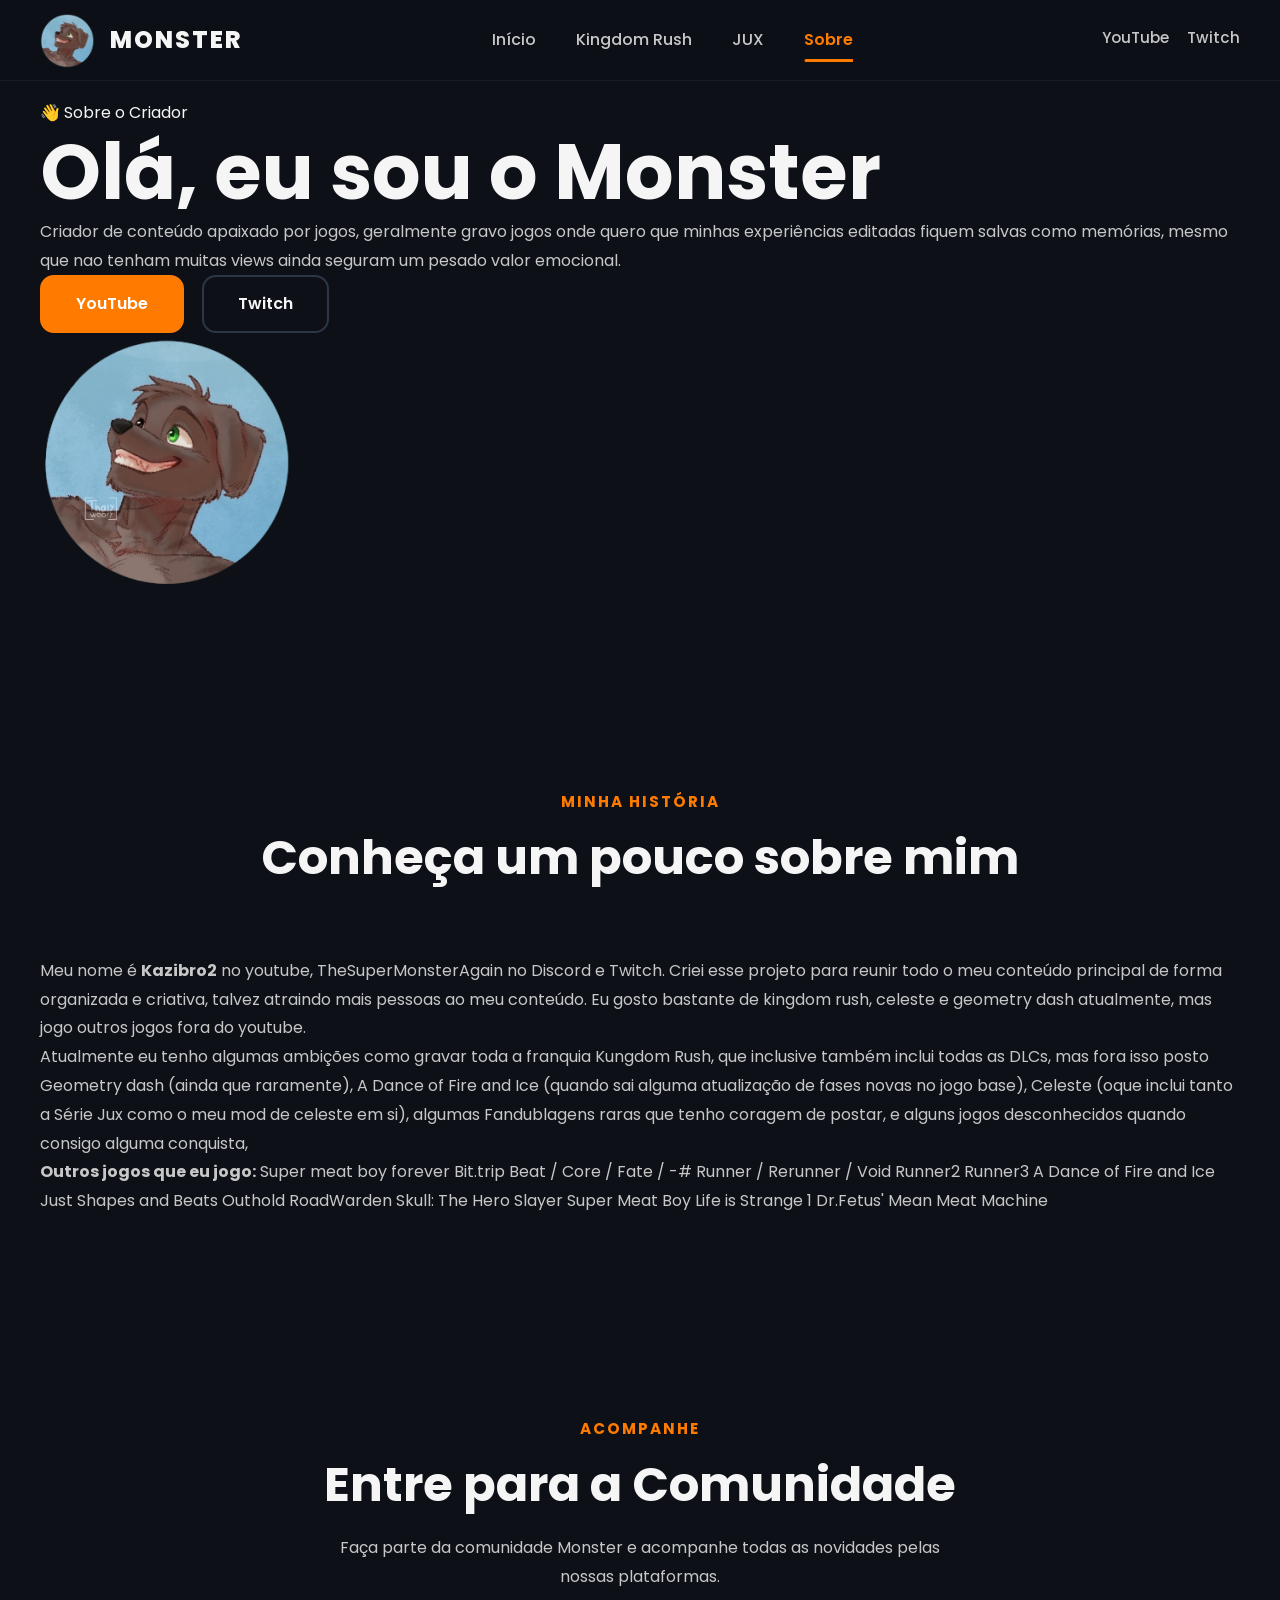
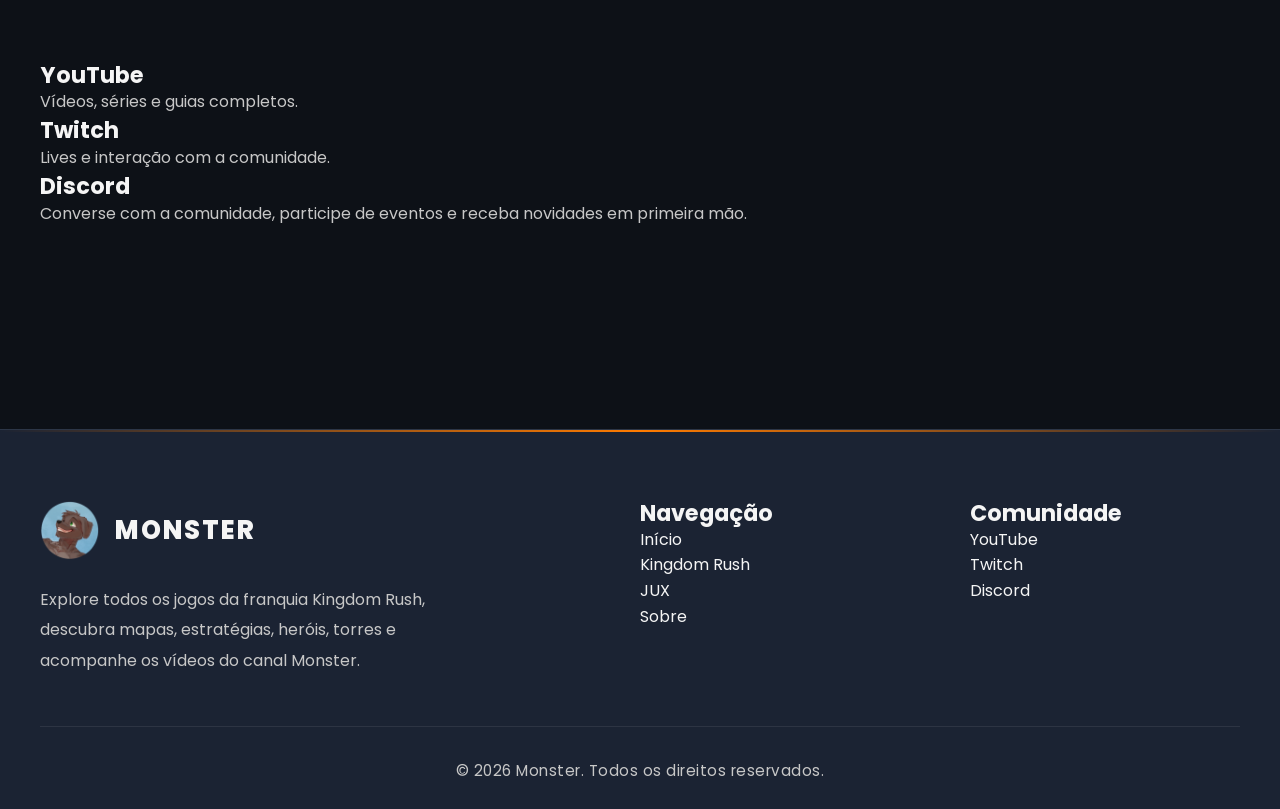
==== about.html @ 659d8c1d "Site Atualizado" ====
<!DOCTYPE html>
<html lang="pt-BR">

<head>

    <meta charset="UTF-8">

    <meta
        name="viewport"
        content="width=device-width, initial-scale=1.0">

    <meta
        name="description"
        content="Conheça o criador do canal Monster, sua trajetória, projetos e conteúdos produzidos para a comunidade.">

    <meta
        name="keywords"
        content="Monster, Sobre, Kingdom Rush, JUX, YouTube">

    <meta
        name="author"
        content="Monster">

    <meta
        name="theme-color"
        content="#0B1120">

    <title>Sobre | Monster</title>

    <link
         rel="icon"
        href="./assets/logo/LOGO  CIMA.webp"
        type="image/png">

    <!-- Google Fonts -->

    <link
        rel="preconnect"
        href="https://fonts.googleapis.com">

    <link
        rel="preconnect"
        href="https://fonts.gstatic.com"
        crossorigin>

    <link
        href="https://fonts.googleapis.com/css2?family=Poppins:wght@300;400;500;600;700;800&display=swap"
        rel="stylesheet">

    <!-- CSS -->

    <link
        rel="stylesheet"
        href="./css/global/style.css">

    <link
        rel="stylesheet"
        href="./css/global/header.css">

    <link
        rel="stylesheet"
        href="./css/global/footer.css">

    <link
        rel="stylesheet"
        href="./css/global/responsive.css">

    <link
        rel="stylesheet"
        href="./css/about/about.css">

</head>

<body>

    <header class="header">

        <div class="container header-container">

            <!-- Logo -->

            <a
                href="index.html"
                class="logo">

                <img
                    src="./assets/logo/Monster Logo.webp"
                    alt="Monster Logo">

                <span>

                    MONSTER

                </span>

            </a>

            <!-- Navegação -->

            <nav class="navbar">

                <ul class="nav-menu">

                    <li>

                        <a href="index.html">

                            Início

                        </a>

                    </li>

                    <li>

                        <a href="kingdom.html">

                            Kingdom Rush

                        </a>

                    </li>

                    <li>

                        <a href="jux.html">

                            JUX

                        </a>

                    </li>

                    <li>

                        <a
                            href="about.html"
                            class="active">

                            Sobre

                        </a>

                    </li>

                </ul>

            </nav>

            <!-- Redes Sociais -->

            <div class="header-social">

                <a
                    href="https://www.youtube.com/@kazibro2"
                    target="_blank"
                    rel="noopener noreferrer">

                    YouTube

                </a>

                <a
                    href="https://www.twitch.tv/thesupermonsteragain"
                    target="_blank"
                    rel="noopener noreferrer">

                    Twitch

                </a>

            </div>

            <!-- Menu Mobile -->

            <button
                class="menu-toggle"
                id="menu-toggle"
                aria-label="Abrir Menu">

                ☰

            </button>

        </div>

    </header>

    <main>

    <!-- ==========================================
                    HERO ABOUT
    =========================================== -->

    <section class="about-hero">

        <div class="container">

            <div class="about-hero-content">

                <span class="hero-badge">

                    👋 Sobre o Criador

                </span>

                <h1>

                    Olá, eu sou o
                    <span>Monster</span>

                </h1>

                <p>

                Criador de conteúdo apaixado por jogos, 
                geralmente gravo jogos onde quero que minhas experiências editadas fiquem salvas como memórias,
                 mesmo que nao tenham muitas views ainda seguram um pesado valor emocional.

                </p>

                <div class="hero-buttons">

                    <a
                        href="https://www.youtube.com/@kazibro2"
                        target="_blank"
                        class="btn btn-primary">

                        YouTube

                    </a>

                    <a
                        href="https://www.twitch.tv/thesupermonsteragain"
                        target="_blank"
                        class="btn btn-secondary">

                        Twitch

                    </a>

                </div>

            </div>

            <div class="about-hero-image">

                <img

                  src="./assets/logo/Monster Logo.webp"

                    alt="Monster">

            </div>

        </div>

    </section>

    <!-- ==========================================
                    SOBRE MIM
    =========================================== -->

    <section class="about-me" id="about">

        <div class="container">

            <div class="section-title">

                <span>

                    Minha História

                </span>

                <h2>

                    Conheça um pouco sobre mim

                </h2>

            </div>

            <div class="about-me-content">

                <div class="about-text">

                    <p>

                        Meu nome é <strong>Kazibro2</strong> no youtube, TheSuperMonsterAgain no Discord e Twitch.
                         Criei esse projeto para reunir todo o meu conteúdo principal de forma organizada e criativa,
                          talvez atraindo mais pessoas ao meu conteúdo. 
                          Eu gosto bastante de kingdom rush, celeste e geometry dash atualmente, mas jogo 
                          outros jogos fora do youtube.

                    </p>

                    <p>

                        Atualmente eu tenho algumas ambições como gravar toda a franquia Kungdom Rush,
                         que inclusive também inclui todas as DLCs, mas fora isso posto Geometry dash 
                         (ainda que raramente), A Dance of Fire and Ice 
                         (quando sai alguma atualização de fases novas no jogo base), Celeste 
                         (oque inclui tanto a Série Jux como o meu mod de celeste em si), 
                         algumas Fandublagens raras que tenho coragem de postar, 
                        e alguns jogos desconhecidos quando consigo alguma conquista,

                    </p>

                    <p>

                     <strong>Outros jogos que eu jogo:</strong>
                    Super meat boy forever
                    Bit.trip Beat / Core / Fate / -# Runner / Rerunner / Void
                    Runner2
                    Runner3
                    A Dance of Fire and Ice
                    Just Shapes and Beats
                    Outhold
                    RoadWarden
                    Skull: The Hero Slayer
                    Super Meat Boy
                    Life is Strange 1
                    Dr.Fetus' Mean Meat Machine

                    </p>

                </div>

            </div>

        </div>

    </section>

  <!-- ==========================================
                REDES SOCIAIS
========================================== -->

<section class="social-section">

    <div class="container">

        <div class="section-title">

            <span>

                Acompanhe

            </span>

            <h2>

                Entre para a Comunidade

            </h2>

            <p>

                Faça parte da comunidade Monster e acompanhe
                todas as novidades pelas nossas plataformas.

            </p>

        </div>

        <div class="social-grid">

            <!-- YouTube -->

            <a

                href="https://www.youtube.com/@kazibro2"

                target="_blank"

                class="social-card">               

                <h3>

                    YouTube

                </h3>

                <p>

                    Vídeos, séries e guias completos.

                </p>

            </a>

            <!-- Twitch -->

            <a

                href="https://www.twitch.tv/thesupermonsteragain"

                target="_blank"

                class="social-card">

                <h3>

                    Twitch

                </h3>

                <p>

                    Lives e interação com a comunidade.

                </p>

            </a>

            <!-- Discord -->

            <a

                href="#"

                target="_blank"

                class="social-card">

                <h3>

                    Discord

                </h3>

                <p>

                    Converse com a comunidade, participe de eventos
                    e receba novidades em primeira mão.

                </p>

            </a>

        </div>

    </div>

</section>

      <!-- ==========================================
                        FOOTER
    =========================================== -->

    <footer class="footer">

        <div class="container">

            <div class="footer-content">

                <!-- Logo -->

                <div class="footer-brand">

                    <a
                        href="index.html"
                        class="footer-logo">

                        <img
                            src="./assets/logo/Monster Logo.webp"
                            alt="Monster Logo">

                        <span>

                            MONSTER

                        </span>

                    </a>

                    <p>

                        Explore todos os jogos da franquia Kingdom Rush,
                        descubra mapas, estratégias, heróis, torres e
                        acompanhe os vídeos do canal Monster.

                    </p>

                </div>

                <!-- Navegação -->

                <div class="footer-links">

                    <h3>

                        Navegação

                    </h3>

                    <ul>

                        <li>

                            <a href="index.html">

                                Início

                            </a>

                        </li>

                        <li>

                            <a href="kingdom.html">

                                Kingdom Rush

                            </a>

                        </li>

                        <li>

                            <a href="juxfhtml">

                                JUX

                            </a>

                        </li>

                        <li>

                            <a href="about.html">

                                Sobre

                            </a>

                        </li>

                    </ul>

                </div>

                <!-- Comunidade -->

                <div class="footer-social">

                    <h3>

                        Comunidade

                    </h3>

                    <a
                        href="https://www.youtube.com/@kazibro2"
                        target="_blank"
                        rel="noopener noreferrer">

                        YouTube

                    </a>

                    <a
                        href="https://www.twitch.tv/thesupermonsteragain"
                        target="_blank"
                        rel="noopener noreferrer">

                        Twitch

                    </a>

                    <a
                        href="#"
                        target="_blank"
                        rel="noopener noreferrer">

                        Discord

                    </a>

                </div>

            </div>

            <div class="footer-bottom">

                <p>

                    © 2026 Monster. Todos os direitos reservados.

                </p>

            </div>

        </div>

    </footer>

   <!-- ==========================================
            JAVASCRIPT GLOBAL
========================================== -->

<script src="./js/global/config.js"></script>

<script src="./js/global/data.js"></script>

<script src="./js/global/navigation.js"></script>

<script src="./js/global/animations.js"></script>

<script src="./js/global/app.js"></script>

<!-- ==========================================
            JAVASCRIPT KINGDOM
========================================== -->

<script src="./js/kingdom/kingdom.js"></script>

</body>

</html>
---- css/global/style.css ----
/* ==========================================================
                    GOOGLE FONTS
========================================================== */

@import url('https://fonts.googleapis.com/css2?family=Poppins:wght@300;400;500;600;700;800&display=swap');

/* ==========================================================
                        RESET
========================================================== */

* {

    margin: 0;

    padding: 0;

    box-sizing: border-box;

}

*::before,

*::after {

    box-sizing: border-box;

}

/* ==========================================================
                    ROOT VARIABLES
========================================================== */

:root {

    /* Cores */

    --color-primary: #ff7b00;

    --color-primary-dark: #d86400;

    --color-secondary: #1b2333;

    --color-background: #0d1117;

    --color-surface: #161b22;

    --color-card: #1f2633;

    --color-text: #f5f5f5;

    --color-text-light: #c7c7c7;

    --color-border: #2c3647;

    --color-success: #2ecc71;

    --color-danger: #ff4d4d;

    /* Fontes */

    --font-family: "Poppins", sans-serif;

    /* Layout */

    --container-width: 1300px;

    --border-radius: 14px;

    --transition: .30s ease;

    --shadow:

        0 10px 35px rgba(0,0,0,.35);

}

/* ==========================================================
                    HTML / BODY
========================================================== */

html{

    scroll-behavior:smooth;

}

body{

    font-family:var(--font-family);

    background:var(--color-background);

    color:var(--color-text);

    overflow-x:hidden;

    line-height:1.6;

    min-height:100vh;

}

/* ==========================================================
                    IMAGENS
========================================================== */

img{

    display:block;

    max-width:100%;

    height:auto;

}

/* ==========================================================
                        LINKS
========================================================== */

a{

    color:inherit;

    text-decoration:none;

    transition:var(--transition);

}

/* ==========================================================
                        LISTAS
========================================================== */

ul{

    list-style:none;

}

button{

    font-family:inherit;

    border:none;

    outline:none;

    background:none;

    cursor:pointer;

}

/* ==========================================================
                    CONTAINER
========================================================== */

.container{

    width:min(100% - 40px,var(--container-width));

    margin-inline:auto;

}

/* ==========================================================
                    SECTIONS
========================================================== */

section{

    padding:100px 0;

    position:relative;

}

/* ==========================================================
                    TÍTULOS
========================================================== */

h1,
h2,
h3,
h4,
h5,
h6{

    font-weight:700;

    color:var(--color-text);

    line-height:1.2;

}

h1{

    font-size:clamp(2.8rem,6vw,5rem);

}

h2{

    font-size:clamp(2rem,4vw,3rem);

}

h3{

    font-size:1.4rem;

}

/* ==========================================================
                    PARÁGRAFOS
========================================================== */

p{

    color:var(--color-text-light);

    font-size:1rem;

    line-height:1.8;

}

/* ==========================================================
                SECTION TITLE
========================================================== */

.section-title{

    text-align:center;

    max-width:800px;

    margin:0 auto 70px;

}

.section-title span{

    display:inline-block;

    margin-bottom:15px;

    color:var(--color-primary);

    font-size:.95rem;

    font-weight:700;

    letter-spacing:2px;

    text-transform:uppercase;

}

.section-title h2{

    margin-bottom:20px;

}

.section-title p{

    max-width:650px;

    margin:0 auto;

}

/* ==========================================================
                HERO
========================================================== */

.hero{

    min-height:100vh;

    display:flex;

    align-items:center;

}

.hero .container{

    display:grid;

    grid-template-columns:1fr 1fr;

    align-items:center;

    gap:80px;

}

.hero-content{

    display:flex;

    flex-direction:column;

    gap:28px;

}

.hero-subtitle{

    display:inline-flex;

    align-items:center;

    width:max-content;

    padding:8px 18px;

    border-radius:50px;

    background:rgba(255,123,0,.15);

    color:var(--color-primary);

    font-size:.9rem;

    font-weight:600;

    letter-spacing:1px;

}

.hero-content span{

    color:var(--color-primary);

}

.hero-image{

    display:flex;

    justify-content:center;

    align-items:center;

}

.hero-image img{

    width:100%;

    max-width:650px;

}


/* ==========================================================
                        BOTÕES
========================================================== */

.btn{

    display:inline-flex;

    justify-content:center;

    align-items:center;

    gap:10px;

    padding:14px 34px;

    border-radius:var(--border-radius);

    font-size:1rem;

    font-weight:600;

    cursor:pointer;

    transition:var(--transition);

    user-select:none;

}

.btn-primary{

    background:var(--color-primary);

    color:#ffffff;

    border:2px solid var(--color-primary);

}

.btn-primary:hover{

    background:var(--color-primary-dark);

    border-color:var(--color-primary-dark);

    transform:translateY(-4px);

    box-shadow:0 12px 30px rgba(255,123,0,.35);

}

.btn-secondary{

    background:transparent;

    color:var(--color-text);

    border:2px solid var(--color-border);

}

.btn-secondary:hover{

    background:var(--color-card);

    border-color:var(--color-primary);

    color:var(--color-primary);

    transform:translateY(-4px);

}

/* ==========================================================
                    BUTTON GROUP
========================================================== */

.hero-buttons,

.featured-buttons{

    display:flex;

    flex-wrap:wrap;

    gap:18px;

}

/* ==========================================================
                        CARDS
========================================================== */

.game-card,

.video-card,

.episode-card,

.info-card{

    background:var(--color-card);

    border:1px solid var(--color-border);

    border-radius:var(--border-radius);

    overflow:hidden;

    transition:var(--transition);

    box-shadow:var(--shadow);

}

.game-card:hover,

.video-card:hover,

.episode-card:hover,

.info-card:hover{

    transform:translateY(-8px);

    border-color:var(--color-primary);

}

/* ==========================================================
                    CARD IMAGES
========================================================== */

.game-card img,

.video-card img,

.episode-card img{

    width:100%;

    display:block;

    transition:var(--transition);

}

.game-card:hover img,

.video-card:hover img,

.episode-card:hover img{

    transform:scale(1.05);

}

/* ==========================================================
                    TAGS
========================================================== */

.video-category,

.hero-subtitle{

    display:inline-flex;

    align-items:center;

    padding:8px 16px;

    border-radius:999px;

    background:rgba(255,123,0,.12);

    color:var(--color-primary);

    font-size:.9rem;

    font-weight:600;

}

/* ==========================================================
                    DIVISORES
========================================================== */

.divider{

    width:100%;

    height:1px;

    background:var(--color-border);

    margin:70px 0;

}


/* ==========================================================
                    SCROLLBAR
========================================================== */

::-webkit-scrollbar{

    width:12px;

}

::-webkit-scrollbar-track{

    background:var(--color-background);

}

::-webkit-scrollbar-thumb{

    background:var(--color-primary);

    border-radius:20px;

    border:3px solid var(--color-background);

}

::-webkit-scrollbar-thumb:hover{

    background:var(--color-primary-dark);

}

/* ==========================================================
                    TEXT SELECTION
========================================================== */

::selection{

    background:var(--color-primary);

    color:#ffffff;

}

::-moz-selection{

    background:var(--color-primary);

    color:#ffffff;

}

/* ==========================================================
                    ANIMAÇÕES
========================================================== */

@keyframes fadeIn{

    from{

        opacity:0;

    }

    to{

        opacity:1;

    }

}

@keyframes fadeUp{

    from{

        opacity:0;

        transform:translateY(40px);

    }

    to{

        opacity:1;

        transform:translateY(0);

    }

}

@keyframes fadeLeft{

    from{

        opacity:0;

        transform:translateX(-40px);

    }

    to{

        opacity:1;

        transform:translateX(0);

    }

}

@keyframes fadeRight{

    from{

        opacity:0;

        transform:translateX(40px);

    }

    to{

        opacity:1;

        transform:translateX(0);

    }

}

@keyframes zoomIn{

    from{

        opacity:0;

        transform:scale(.9);

    }

    to{

        opacity:1;

        transform:scale(1);

    }

}

/* ==========================================================
                CLASSES DE ANIMAÇÃO
========================================================== */

.fade-in{

    animation:fadeIn .8s ease both;

}

.fade-up{

    animation:fadeUp .8s ease both;

}

.fade-left{

    animation:fadeLeft .8s ease both;

}

.fade-right{

    animation:fadeRight .8s ease both;

}

.zoom-in{

    animation:zoomIn .8s ease both;

}

/* ==========================================================
                    UTILITÁRIOS
========================================================== */

.text-center{

    text-align:center;

}

.text-left{

    text-align:left;

}

.text-right{

    text-align:right;

}

.hidden{

    display:none !important;

}

.visible{

    display:block !important;

}

.w-100{

    width:100%;

}

.mt-0{

    margin-top:0;

}

.mb-0{

    margin-bottom:0;

}

/* ==========================================================
                    FORMULÁRIOS
========================================================== */

input,
textarea,
select{

    width:100%;

    font-family:inherit;

    font-size:1rem;

    color:var(--color-text);

    background:var(--color-card);

    border:1px solid var(--color-border);

    border-radius:var(--border-radius);

    outline:none;

    transition:var(--transition);

}

input,
select{

    height:50px;

    padding:0 18px;

}

textarea{

    resize:vertical;

    min-height:150px;

    padding:18px;

}

input:focus,
textarea:focus,
select:focus{

    border-color:var(--color-primary);

    box-shadow:0 0 0 4px rgba(255,123,0,.15);

}

/* ==========================================================
                    IFRAME / VIDEO
========================================================== */

iframe{

    width:100%;

    border:0;

    display:block;

    border-radius:var(--border-radius);

}

video{

    width:100%;

    display:block;

    border-radius:var(--border-radius);

}

/* ==========================================================
                    SVG
========================================================== */

svg{

    display:block;

    width:100%;

    height:auto;

}

/* ==========================================================
                    IMAGENS
========================================================== */

img{

    user-select:none;

    -webkit-user-drag:none;

    image-rendering:auto;

}

/* ==========================================================
                    FOCUS
========================================================== */

:focus-visible{

    outline:3px solid var(--color-primary);

    outline-offset:4px;

}

/* ==========================================================
                    TRANSIÇÕES
========================================================== */

button,
a,
img,
.card,
.btn{

    transition:all .3s ease;

}

/* ==========================================================
                    UTILITÁRIOS
========================================================== */

.flex{

    display:flex;

}

.grid{

    display:grid;

}

.center{

    display:flex;

    justify-content:center;

    align-items:center;

}

.space-between{

    display:flex;

    justify-content:space-between;

    align-items:center;

}

.gap-10{

    gap:10px;

}

.gap-20{

    gap:20px;

}

.gap-30{

    gap:30px;

}
---- css/global/header.css ----
/* ==========================================================
                        HEADER
========================================================== */

.header{

    position:fixed;

    top:0;

    left:0;

    width:100%;

    z-index:1000;

    background:rgba(13,17,23,.75);

    backdrop-filter:blur(15px);

    -webkit-backdrop-filter:blur(15px);

    border-bottom:1px solid rgba(255,255,255,.05);

    transition:all .35s ease;

}

/* ==========================================================
                    HEADER CONTAINER
========================================================== */

.header-container{

    display:flex;

    justify-content:space-between;

    align-items:center;

    min-height:80px;

    gap:40px;

}

/* ==========================================================
                        LOGO
========================================================== */

.logo{

    display:flex;

    align-items:center;

    gap:15px;

    flex-shrink:0;

}

.logo img{

    width:55px;

    height:55px;

    object-fit:contain;

    transition:.35s ease;

}

.logo span{

    font-size:1.5rem;

    font-weight:800;

    letter-spacing:2px;

    color:var(--color-text);

    transition:.35s ease;

}

/* ==========================================================
                    LOGO HOVER
========================================================== */

.logo:hover img{

    transform:rotate(-5deg) scale(1.08);

}

.logo:hover span{

    color:var(--color-primary);

}

/* ==========================================================
                    NAVBAR
========================================================== */

.navbar{

    flex:1;

    display:flex;

    justify-content:center;

}

.nav-menu{

    display:flex;

    align-items:center;

    gap:40px;

}

.nav-menu li{

    position:relative;

}

/* ==========================================================
                    LINKS DO MENU
========================================================== */

.nav-menu a{

    position:relative;

    display:flex;

    align-items:center;

    height:80px;

    color:var(--color-text-light);

    font-size:1rem;

    font-weight:500;

    transition:var(--transition);

}

/* ==========================================================
                    HOVER MENU
========================================================== */

.nav-menu a:hover{

    color:var(--color-primary);

}

/* ==========================================================
                LINHA ANIMADA
========================================================== */

.nav-menu a::after{

    content:"";

    position:absolute;

    left:50%;

    bottom:18px;

    width:0;

    height:3px;

    background:var(--color-primary);

    border-radius:50px;

    transform:translateX(-50%);

    transition:.35s ease;

}

.nav-menu a:hover::after{

    width:100%;

}

/* ==========================================================
                    MENU ACTIVE
========================================================== */

.nav-menu a.active{

    color:var(--color-primary);

    font-weight:600;

}

.nav-menu a.active::after{

    width:100%;

}

/* ==========================================================
                HEADER SOCIAL
========================================================== */

.header-social{

    display:flex;

    align-items:center;

    gap:18px;

}

.header-social a{

    color:var(--color-text-light);

    font-size:.95rem;

    font-weight:500;

    transition:var(--transition);

}

.header-social a:hover{

    color:var(--color-primary);

}

/* ==========================================================
                    MENU MOBILE
========================================================== */

.menu-toggle{

    display:none;

    justify-content:center;

    align-items:center;

    width:48px;

    height:48px;

    border-radius:10px;

    color:var(--color-text);

    font-size:1.6rem;

    cursor:pointer;

    transition:var(--transition);

}

.menu-toggle:hover{

    background:rgba(255,255,255,.08);

    color:var(--color-primary);

}

/* ==========================================================
                    HEADER SCROLLED
========================================================== */

.header.scrolled{

    background:rgba(13,17,23,.95);

    backdrop-filter:blur(20px);

    -webkit-backdrop-filter:blur(20px);

    border-bottom:1px solid rgba(255,123,0,.15);

    box-shadow:0 10px 30px rgba(0,0,0,.35);

}

/* ==========================================================
                HEADER CONTAINER
========================================================== */

.header.scrolled .header-container{

    min-height:70px;

}

/* ==========================================================
                    LOGO SCROLL
========================================================== */

.header.scrolled .logo img{

    width:48px;

    height:48px;

}

.header.scrolled .logo span{

    font-size:1.35rem;

}

/* ==========================================================
                    MENU SCROLL
========================================================== */

.header.scrolled .nav-menu a{

    height:70px;

}

/* ==========================================================
                REDES SOCIAIS SCROLL
========================================================== */

.header.scrolled .header-social a{

    font-size:.9rem;

}

/* ==========================================================
                    HEADER SHADOW
========================================================== */

.header::after{

    content:"";

    position:absolute;

    left:0;

    bottom:0;

    width:100%;

    height:1px;

    background:linear-gradient(

        90deg,

        transparent,

        rgba(255,123,0,.25),

        transparent

    );

    opacity:0;

    transition:.35s;

}

.header.scrolled::after{

    opacity:1;

}

/* ==========================================================
                ANIMAÇÃO DE ENTRADA
========================================================== */

@keyframes headerFade{

    from{

        opacity:0;

        transform:translateY(-20px);

    }

    to{

        opacity:1;

        transform:translateY(0);

    }

}

.header{

    animation:headerFade .7s ease;

}

/* ==========================================================
                SUAVIZAÇÃO
========================================================== */

.header,
.header-container,
.logo img,
.logo span,
.nav-menu a,
.header-social a{

    transition:all .35s ease;

}

/* ==========================================================
                    LOGO EFFECT
========================================================== */

.logo{

    overflow:hidden;

}

.logo img{

    filter:

        drop-shadow(0 0 0 rgba(255,123,0,0));

}

.logo:hover img{

    filter:

        drop-shadow(0 0 12px rgba(255,123,0,.45));

}

.logo span{

    position:relative;

}

.logo span::after{

    content:"";

    position:absolute;

    left:0;

    bottom:-4px;

    width:0;

    height:2px;

    background:var(--color-primary);

    transition:var(--transition);

}

.logo:hover span::after{

    width:100%;

}

/* ==========================================================
                MENU MICRO ANIMAÇÕES
========================================================== */

.nav-menu a{

    overflow:hidden;

}

.nav-menu li{

    transition:var(--transition);

}

.nav-menu li:hover{

    transform:translateY(-2px);

}

/* ==========================================================
                HEADER SOCIAL
========================================================== */

.header-social a{

    position:relative;

    padding-bottom:4px;

}

.header-social a::after{

    content:"";

    position:absolute;

    left:50%;

    bottom:0;

    width:0;

    height:2px;

    background:var(--color-primary);

    border-radius:20px;

    transform:translateX(-50%);

    transition:var(--transition);

}

.header-social a:hover::after{

    width:100%;

}

/* ==========================================================
                CLICK EFFECT
========================================================== */

.nav-menu a:active,

.header-social a:active,

.logo:active{

    transform:scale(.96);

}

/* ==========================================================
                HEADER HOVER
========================================================== */

.header:hover{

    border-bottom-color:rgba(255,123,0,.12);

}

/* ==========================================================
                PERFORMANCE
========================================================== */

.logo img,

.nav-menu a,

.header-social a,

.header{

    will-change:transform;

}

/* ==========================================================
                    NAVBAR ACTIVE
========================================================== */

.navbar.active{

    right:0;

    opacity:1;

    visibility:visible;

}

/* ==========================================================
                MENU TOGGLE ACTIVE
========================================================== */

.menu-toggle.active{

    color:var(--color-primary);

    transform:rotate(90deg);

}

/* ==========================================================
                    MOBILE BASE
========================================================== */

@media (max-width:992px){

    .menu-toggle{

        display:flex;

    }

    .header-social{

        display:none;

    }

    .navbar{

        position:fixed;

        top:80px;

        right:-100%;

        width:300px;

        height:calc(100vh - 80px);

        background:var(--color-surface);

        border-left:1px solid var(--color-border);

        display:flex;

        justify-content:flex-start;

        align-items:flex-start;

        padding:40px 30px;

        transition:.35s ease;

        opacity:0;

        visibility:hidden;

    }

    .nav-menu{

        width:100%;

        flex-direction:column;

        align-items:flex-start;

        gap:0;

    }

    .nav-menu li{

        width:100%;

    }

    .nav-menu a{

        width:100%;

        height:55px;

        border-bottom:1px solid rgba(255,255,255,.05);

    }

}

@media (max-width:768px){

    .header-container{

        min-height:70px;

    }

    .logo img{

        width:45px;

        height:45px;

    }

    .logo span{

        font-size:1.2rem;

    }

    .navbar{

        top:70px;

        height:calc(100vh - 70px);

        width:100%;

        border-left:none;

    }

}

@media (max-width:480px){

    .header-container{

        gap:15px;

    }

    .logo span{

        display:none;

    }

}
---- css/global/footer.css ----
/* ==========================================================
                        FOOTER
========================================================== */

.footer{

    position:relative;

    background:var(--color-secondary);

    border-top:1px solid var(--color-border);

    margin-top:100px;

    overflow:hidden;

}

/* ==========================================================
                    LINHA SUPERIOR
========================================================== */

.footer::before{

    content:"";

    position:absolute;

    top:0;

    left:0;

    width:100%;

    height:2px;

    background:linear-gradient(

        90deg,

        transparent,

        var(--color-primary),

        transparent

    );

}

/* ==========================================================
                    CONTAINER
========================================================== */

.footer .container{

    padding:70px 0 25px;

}

/* ==========================================================
                FOOTER CONTENT
========================================================== */

.footer-content{

    display:grid;

    grid-template-columns:

        2fr

        1fr

        1fr;

    gap:60px;

    margin-bottom:50px;

}

/* ==========================================================
                    FOOTER BRAND
========================================================== */

.footer-brand{

    display:flex;

    flex-direction:column;

    gap:25px;

}

/* ==========================================================
                    FOOTER LOGO
========================================================== */

.footer-logo{

    display:flex;

    align-items:center;

    gap:15px;

    width:max-content;

}

.footer-logo img{

    width:60px;

    height:60px;

    object-fit:contain;

    transition:var(--transition);

}

.footer-logo span{

    font-size:1.6rem;

    font-weight:800;

    color:var(--color-text);

    letter-spacing:2px;

    transition:var(--transition);

}

.footer-logo:hover img{

    transform:scale(1.08);

}

.footer-logo:hover span{

    color:var(--color-primary);

}

/* ==========================================================
                FOOTER DESCRIPTION
========================================================== */

.footer-brand p{

    max-width:420px;

    color:var(--color-text-light);

    line-height:1.9;

}

/* ==========================================================
                        FOOTER
========================================================== */

.footer{

    position:relative;

    background:var(--color-secondary);

    border-top:1px solid var(--color-border);

    margin-top:100px;

    overflow:hidden;

}

/* ==========================================================
                    LINHA SUPERIOR
========================================================== */

.footer::before{

    content:"";

    position:absolute;

    top:0;

    left:0;

    width:100%;

    height:2px;

    background:linear-gradient(

        90deg,

        transparent,

        var(--color-primary),

        transparent

    );

}

/* ==========================================================
                    CONTAINER
========================================================== */

.footer .container{

    padding:70px 0 25px;

}

/* ==========================================================
                FOOTER CONTENT
========================================================== */

.footer-content{

    display:grid;

    grid-template-columns:

        2fr

        1fr

        1fr;

    gap:60px;

    margin-bottom:50px;

}

/* ==========================================================
                    FOOTER BRAND
========================================================== */

.footer-brand{

    display:flex;

    flex-direction:column;

    gap:25px;

}

/* ==========================================================
                    FOOTER LOGO
========================================================== */

.footer-logo{

    display:flex;

    align-items:center;

    gap:15px;

    width:max-content;

}

.footer-logo img{

    width:60px;

    height:60px;

    object-fit:contain;

    transition:var(--transition);

}

.footer-logo span{

    font-size:1.6rem;

    font-weight:800;

    color:var(--color-text);

    letter-spacing:2px;

    transition:var(--transition);

}

.footer-logo:hover img{

    transform:scale(1.08);

}

.footer-logo:hover span{

    color:var(--color-primary);

}

/* ==========================================================
                FOOTER DESCRIPTION
========================================================== */

.footer-brand p{

    max-width:420px;

    color:var(--color-text-light);

    line-height:1.9;

}

/* ==========================================================
                    FOOTER BOTTOM
========================================================== */

.footer-bottom{

    display:flex;

    justify-content:center;

    align-items:center;

    padding-top:30px;

    border-top:1px solid rgba(255,255,255,.08);

}

/* ==========================================================
                    COPYRIGHT
========================================================== */

.footer-bottom p{

    color:var(--color-text-light);

    font-size:.95rem;

    text-align:center;

    letter-spacing:.5px;

}

/* ==========================================================
                    HOVER EFFECTS
========================================================== */

.footer-logo{

    transition:var(--transition);

}

.footer-logo:hover{

    transform:translateY(-3px);

}

.footer-brand p{

    transition:var(--transition);

}

.footer:hover .footer-brand p{

    color:var(--color-text);

}

/* ==========================================================
                SOCIAL HOVER
========================================================== */

.footer-social a{

    display:flex;

    align-items:center;

    gap:10px;

}

.footer-social a:hover{

    transform:translateX(8px);

}

/* ==========================================================
                LINKS HOVER
========================================================== */

.footer-links a{

    display:flex;

    align-items:center;

}

.footer-links a:hover{

    transform:translateX(8px);

}

/* ==========================================================
                FOOTER ANIMATION
========================================================== */

.footer{

    animation:fadeUp .8s ease;

}

/* ==========================================================
                    PERFORMANCE
========================================================== */

.footer,

.footer a,

.footer img,

.footer-logo{

    will-change:transform;

}

/* ==========================================================
                    RESPONSIVIDADE
========================================================== */

@media (max-width:1100px){

    .footer-content{

        grid-template-columns:1.5fr 1fr 1fr;

        gap:40px;

    }

}

@media (max-width:992px){

    .footer-content{

        grid-template-columns:1fr;

        text-align:center;

        gap:50px;

    }

    .footer-brand{

        align-items:center;

    }

    .footer-brand p{

        max-width:600px;

    }

    .footer-links,

    .footer-social{

        align-items:center;

    }

    .footer-links h3::after,

    .footer-social h3::after{

        left:50%;

        transform:translateX(-50%);

    }

    .footer-links ul{

        align-items:center;

    }

}

@media (max-width:768px){

    .footer{

        margin-top:80px;

    }

    .footer .container{

        padding:60px 0 20px;

    }

    .footer-logo img{

        width:50px;

        height:50px;

    }

    .footer-logo span{

        font-size:1.4rem;

    }

    .footer-brand p{

        font-size:.95rem;

    }

    .footer-bottom{

        padding-top:25px;

    }

}

@media (max-width:576px){

    .footer-content{

        gap:40px;

    }

    .footer-logo{

        flex-direction:column;

        gap:12px;

    }

    .footer-logo span{

        letter-spacing:1px;

    }

    .footer-links h3,

    .footer-social h3{

        font-size:1.1rem;

    }

    .footer-links a,

    .footer-social a{

        font-size:.95rem;

    }

    .footer-bottom p{

        font-size:.85rem;

        line-height:1.6;

    }

}
---- css/global/responsive.css ----
/* ==========================================================
                    RESPONSIVE
========================================================== */


/* ==========================================================
                    1400px
========================================================== */

@media (max-width:1400px){

    :root{

        --container-width:1200px;

    }

}


/* ==========================================================
                    1200px
========================================================== */

@media (max-width:1200px){

    :root{

        --container-width:1100px;

    }

    section{

        padding:90px 0;

    }

    .hero .container{

        gap:60px;

    }

    .hero-image img{

        max-width:550px;

    }

    h1{

        font-size:clamp(2.6rem,5vw,4.2rem);

    }

    h2{

        font-size:clamp(2rem,3.5vw,2.8rem);

    }

}


/* ==========================================================
                    1100px
========================================================== */

@media (max-width:1100px){

    .container{

        width:min(100% - 32px,var(--container-width));

    }

    .hero .container{

        gap:50px;

    }

    .hero-content{

        gap:24px;

    }

    .section-title{

        margin-bottom:60px;

    }

}

/* ==========================================================
                    992px
========================================================== */

@media (max-width:992px){

    /* ===============================
            GERAL
    =============================== */

    section{

        padding:80px 0;

    }

    .container{

        width:min(100% - 30px,var(--container-width));

    }

    /* ===============================
            HERO
    =============================== */

    .hero{

        min-height:auto;

        padding-top:140px;

        padding-bottom:80px;

    }

    .hero .container{

        grid-template-columns:1fr;

        text-align:center;

        gap:60px;

    }

    .hero-content{

        align-items:center;

    }

    .hero-content p{

        max-width:700px;

    }

    .hero-buttons{

        justify-content:center;

    }

    .hero-image{

        order:-1;

    }

    .hero-image img{

        max-width:500px;

    }

    /* ===============================
        SECTION TITLE
    =============================== */

    .section-title{

        margin-bottom:50px;

    }

    .section-title p{

        max-width:700px;

    }

    /* ===============================
            BOTÕES
    =============================== */

    .btn{

        padding:14px 28px;

    }

    /* ===============================
        CARDS (GLOBAL)
    =============================== */

    .games-grid,

    .episodes-grid{

        grid-template-columns:repeat(2,1fr);

        gap:25px;

    }

    /* ===============================
        VÍDEO DESTAQUE
    =============================== */

    .featured-video-content{

        display:grid;

        grid-template-columns:1fr;

        gap:35px;

    }

    .featured-info{

        text-align:center;

    }

    .featured-buttons{

        justify-content:center;

    }

}


/* ==========================================================
                    768px
========================================================== */

@media (max-width:768px){

    /* ===============================
            GERAL
    =============================== */

    section{

        padding:70px 0;

    }

    .container{

        width:min(100% - 24px,var(--container-width));

    }

    /* ===============================
            HERO
    =============================== */

    .hero{

        padding-top:120px;

        padding-bottom:70px;

    }

    .hero .container{

        gap:45px;

    }

    .hero-content{

        gap:20px;

    }

    .hero-subtitle{

        font-size:.85rem;

        padding:7px 16px;

    }

    h1{

        font-size:clamp(2rem,8vw,3rem);

    }

    h2{

        font-size:clamp(1.8rem,6vw,2.4rem);

    }

    h3{

        font-size:1.2rem;

    }

    p{

        font-size:.95rem;

    }

    .hero-image img{

        max-width:420px;

    }

    /* ===============================
            BOTÕES
    =============================== */

    .hero-buttons,

    .featured-buttons{

        flex-direction:column;

        align-items:center;

        width:100%;

    }

    .btn{

        width:100%;

        max-width:320px;

    }

    /* ===============================
        SECTION TITLE
    =============================== */

    .section-title{

        margin-bottom:40px;

    }

    .section-title p{

        max-width:100%;

    }

    /* ===============================
            GRIDS
    =============================== */

    .games-grid,

    .episodes-grid{

        grid-template-columns:1fr;

        gap:20px;

    }

    /* ===============================
        FEATURED VIDEO
    =============================== */

    .featured-thumbnail img{

        border-radius:var(--border-radius);

    }

    .featured-info{

        text-align:center;

    }

}


/* ==========================================================
                    576px
========================================================== */

@media (max-width:576px){

    /* ===============================
            GERAL
    =============================== */

    section{

        padding:60px 0;

    }

    .container{

        width:min(100% - 20px,var(--container-width));

    }

    /* ===============================
            HERO
    =============================== */

    .hero{

        padding-top:100px;

        padding-bottom:60px;

    }

    .hero .container{

        gap:35px;

    }

    .hero-content{

        gap:18px;

    }

    .hero-subtitle{

        font-size:.8rem;

        padding:6px 14px;

    }

    h1{

        font-size:2rem;

    }

    h2{

        font-size:1.7rem;

    }

    h3{

        font-size:1.1rem;

    }

    p{

        font-size:.92rem;

    }

    .hero-image img{

        max-width:340px;

    }

    /* ===============================
            BOTÕES
    =============================== */

    .btn{

        width:100%;

        max-width:100%;

        padding:14px 22px;

    }

    /* ===============================
        SECTION TITLE
    =============================== */

    .section-title{

        margin-bottom:35px;

    }

}

/* ==========================================================
                    480px
========================================================== */

@media (max-width:480px){

    .hero{

        padding-top:90px;

        padding-bottom:50px;

    }

    .hero .container{

        gap:30px;

    }

    h1{

        font-size:1.8rem;

    }

    h2{

        font-size:1.5rem;

    }

    p{

        font-size:.9rem;

    }

    .hero-image img{

        max-width:280px;

    }

    .hero-subtitle{

        font-size:.75rem;

        padding:5px 12px;

    }

    .btn{

        font-size:.95rem;

        padding:13px 18px;

    }

}

/* ==========================================================
                    360px
========================================================== */

@media (max-width:360px){

    .container{

        width:min(100% - 16px,var(--container-width));

    }

    h1{

        font-size:1.6rem;

    }

    h2{

        font-size:1.35rem;

    }

    p{

        font-size:.88rem;

    }

    .hero-image img{

        max-width:240px;

    }

    .btn{

        font-size:.9rem;

        padding:12px 16px;

    }

}

/* ==========================================================
                    AJUSTES GERAIS
========================================================== */

@media (max-width:992px){

    html{

        overflow-x:hidden;

    }

    body{

        overflow-x:hidden;

    }

    img{

        max-width:100%;

        height:auto;

    }

    iframe{

        width:100%;

        aspect-ratio:16 / 9;

    }

}

/* ==========================================================
                TOUCH DEVICES
========================================================== */

@media (hover:none){

    .btn:hover,

    .game-card:hover,

    .video-card:hover,

    .episode-card:hover,

    .info-card:hover{

        transform:none;

        box-shadow:var(--shadow);

    }

}

/* ==========================================================
                REDUÇÃO DE ANIMAÇÕES
========================================================== */

@media (prefers-reduced-motion:reduce){

    *,

    *::before,

    *::after{

        animation-duration:.01ms !important;

        animation-iteration-count:1 !important;

        transition-duration:.01ms !important;

        scroll-behavior:auto !important;

    }

}

/* ==========================================================
                HIGH DPI
========================================================== */

@media (-webkit-min-device-pixel-ratio:2),
(min-resolution:192dpi){

    img{

        image-rendering:auto;

    }

}

/* ==========================================================
                LANDSCAPE
========================================================== */

@media (max-height:650px) and (orientation:landscape){

    .hero{

        min-height:auto;

        padding-top:120px;

        padding-bottom:70px;

    }

}

/* ==========================================================
                SAFE AREA (iPhone)
========================================================== */

@supports (padding:max(0px)){

    body{

        padding-left:max(0px,env(safe-area-inset-left));

        padding-right:max(0px,env(safe-area-inset-right));

    }

}
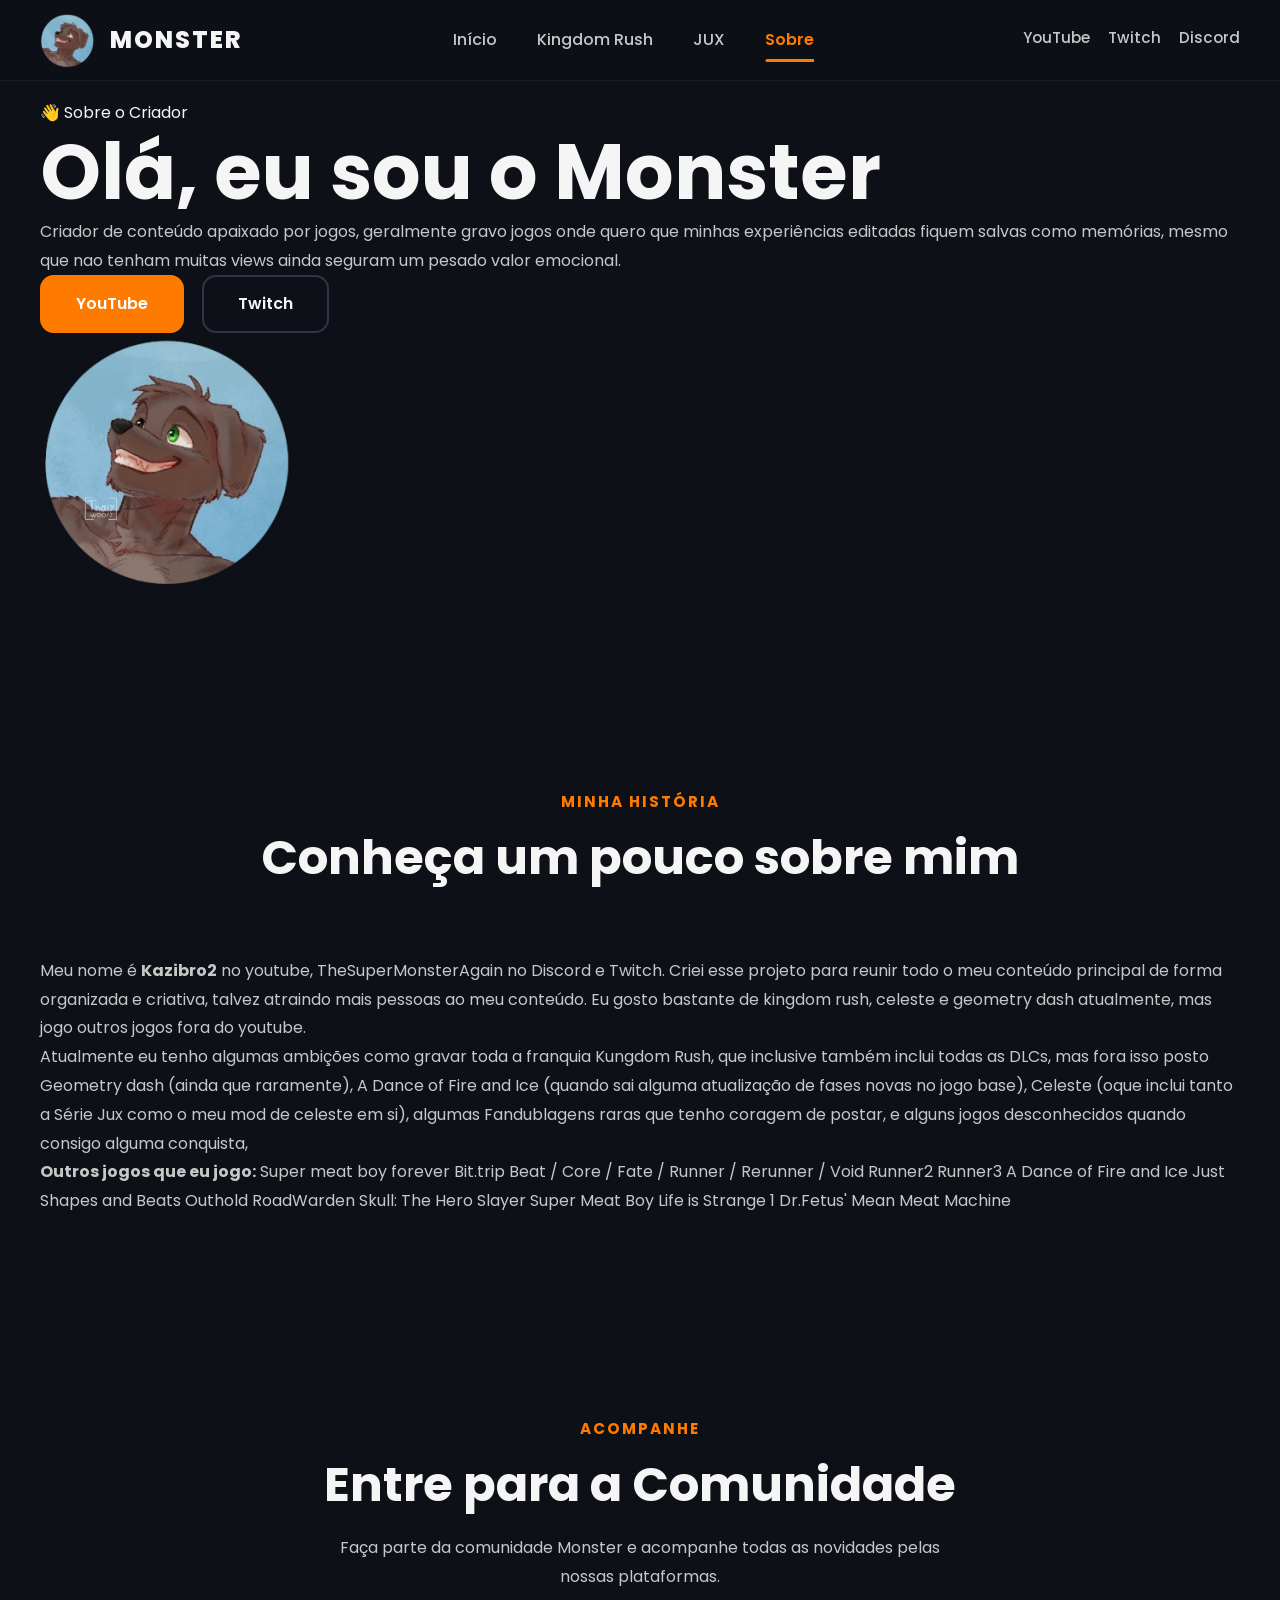
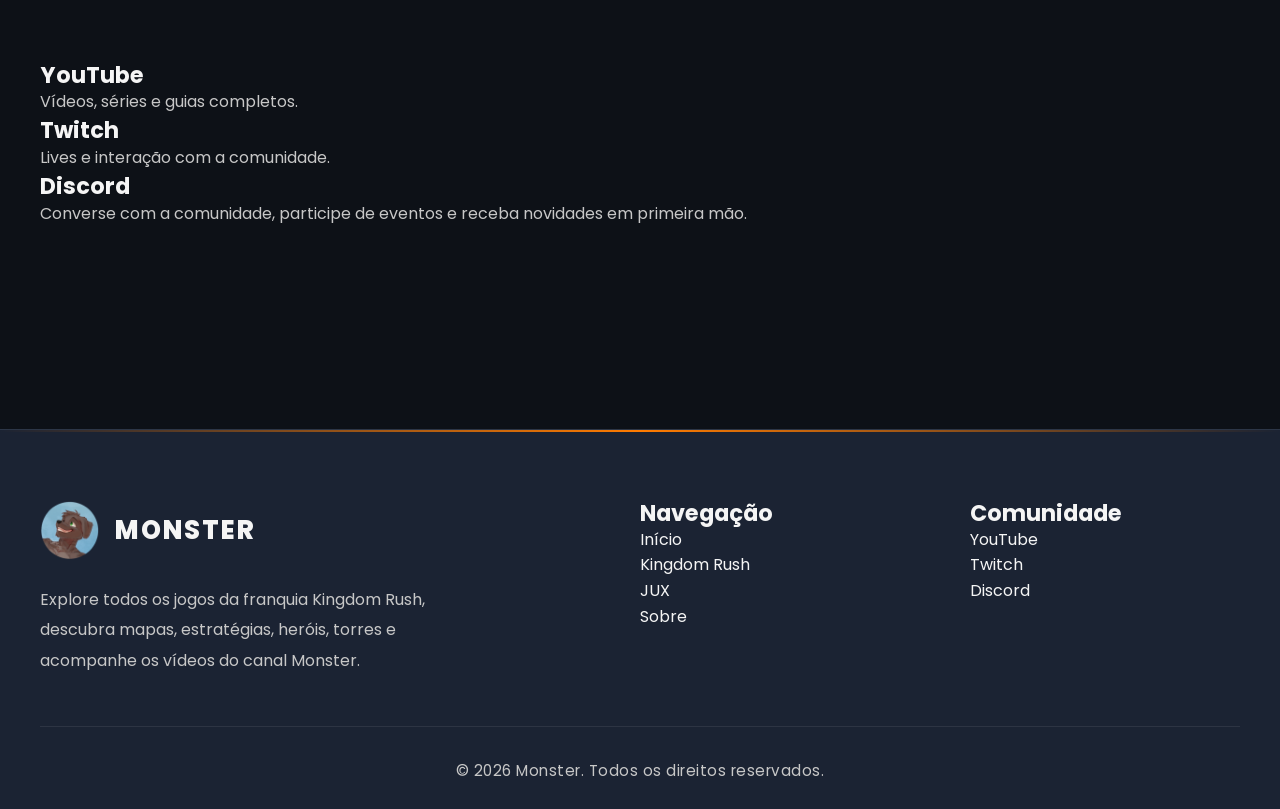
==== commit be6bdcea: "Center Co-authored-by: Copilot <copilot@github.com>" ====
--- a/about.html
+++ b/about.html
@@ -148,8 +148,7 @@
             </nav>
 
             <!-- Redes Sociais -->
-
-            <div class="header-social">
+   <div class="header-social">
 
                 <a
                     href="https://www.youtube.com/@kazibro2"
@@ -166,6 +165,15 @@
                     rel="noopener noreferrer">
 
                     Twitch
+
+                </a>
+
+                <a
+                    href="#"
+                    target="_blank"
+                    rel="noopener noreferrer">
+
+                    Discord
 
                 </a>
 
@@ -311,7 +319,7 @@
 
                      <strong>Outros jogos que eu jogo:</strong>
                     Super meat boy forever
-                    Bit.trip Beat / Core / Fate / -# Runner / Rerunner / Void
+                    Bit.trip Beat / Core / Fate / Runner / Rerunner / Void
                     Runner2
                     Runner3
                     A Dance of Fire and Ice
